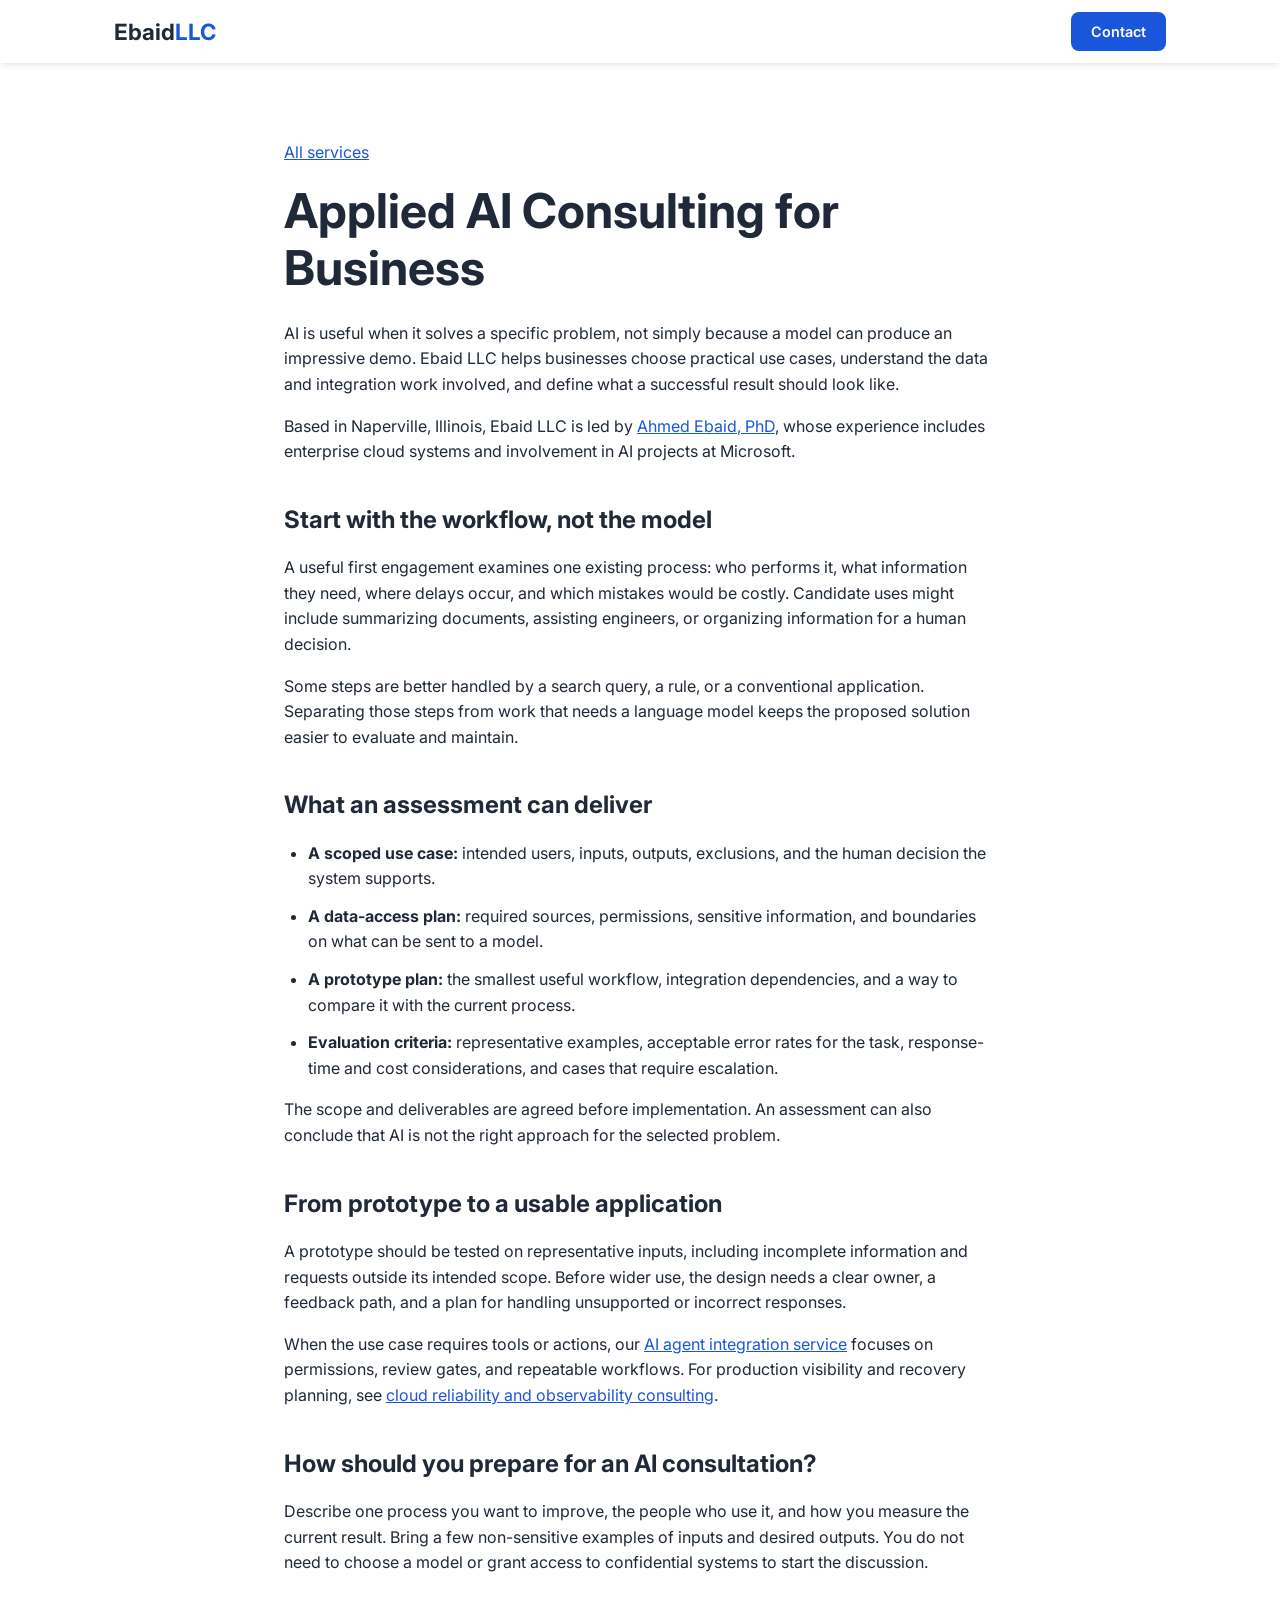
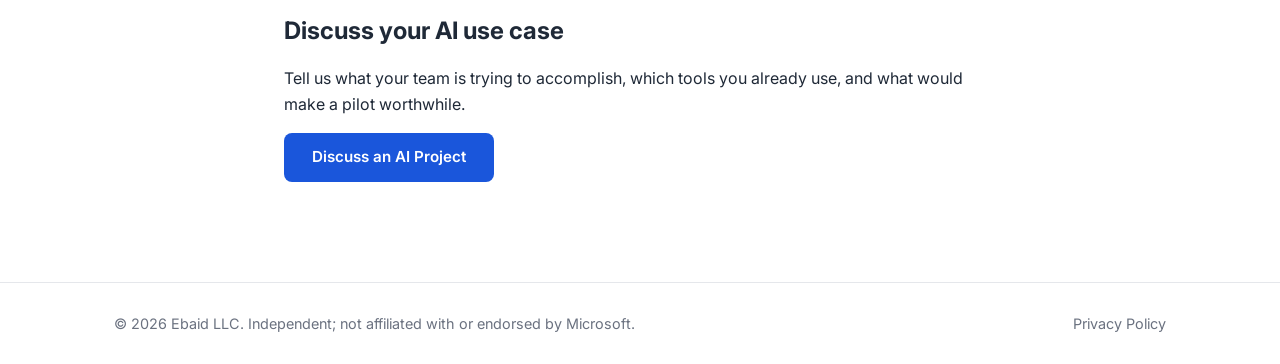
==== ai-consulting.html @ a2cba05d "Add dedicated AI and cloud consulting service pages Co-authored-by: Copilot App <223556219+Copilot@u" ====
<!DOCTYPE html>
<html lang="en">
<head>
    <meta charset="UTF-8">
    <meta name="viewport" content="width=device-width, initial-scale=1.0">
    <title>Applied AI Consulting for Business | Ebaid LLC</title>
    <meta name="description" content="Evaluate business AI use cases, scope a prototype, and define quality and data-access requirements with independent applied AI consulting from Ebaid LLC.">
    <link rel="canonical" href="https://ebaidllc.com/ai-consulting.html">
    <meta property="og:type" content="website">
    <meta property="og:site_name" content="Ebaid LLC">
    <meta property="og:title" content="Applied AI Consulting for Business | Ebaid LLC">
    <meta property="og:description" content="Choose a practical AI use case, plan a focused prototype, and evaluate whether it is ready for real workflows.">
    <meta property="og:url" content="https://ebaidllc.com/ai-consulting.html">
    <meta name="twitter:card" content="summary">
    <link rel="preconnect" href="https://fonts.googleapis.com">
    <link rel="preconnect" href="https://fonts.gstatic.com" crossorigin>
    <link href="https://fonts.googleapis.com/css2?family=Inter:wght@300;400;500;600;700&display=swap" rel="stylesheet">
    <link rel="stylesheet" href="style.css">
    <link rel="icon" type="image/svg+xml" href="favicon.svg">
</head>
<body>
    <nav class="nav scrolled" aria-label="Main navigation">
        <div class="container nav-container">
            <a href="/" class="logo">Ebaid<span>LLC</span></a>
            <a href="/#contact" class="btn btn-primary btn-sm">Contact</a>
        </div>
    </nav>
    <main class="section service-page">
        <div class="container service-content">
            <a href="/#services">All services</a>
            <h1>Applied AI Consulting for Business</h1>
            <p>AI is useful when it solves a specific problem, not simply because a model can produce an impressive demo. Ebaid LLC helps businesses choose practical use cases, understand the data and integration work involved, and define what a successful result should look like.</p>
            <p>Based in Naperville, Illinois, Ebaid LLC is led by <a href="/#about">Ahmed Ebaid, PhD</a>, whose experience includes enterprise cloud systems and involvement in AI projects at Microsoft.</p>

            <h2>Start with the workflow, not the model</h2>
            <p>A useful first engagement examines one existing process: who performs it, what information they need, where delays occur, and which mistakes would be costly. Candidate uses might include summarizing documents, assisting engineers, or organizing information for a human decision.</p>
            <p>Some steps are better handled by a search query, a rule, or a conventional application. Separating those steps from work that needs a language model keeps the proposed solution easier to evaluate and maintain.</p>

            <h2>What an assessment can deliver</h2>
            <ul>
                <li><strong>A scoped use case:</strong> intended users, inputs, outputs, exclusions, and the human decision the system supports.</li>
                <li><strong>A data-access plan:</strong> required sources, permissions, sensitive information, and boundaries on what can be sent to a model.</li>
                <li><strong>A prototype plan:</strong> the smallest useful workflow, integration dependencies, and a way to compare it with the current process.</li>
                <li><strong>Evaluation criteria:</strong> representative examples, acceptable error rates for the task, response-time and cost considerations, and cases that require escalation.</li>
            </ul>
            <p>The scope and deliverables are agreed before implementation. An assessment can also conclude that AI is not the right approach for the selected problem.</p>

            <h2>From prototype to a usable application</h2>
            <p>A prototype should be tested on representative inputs, including incomplete information and requests outside its intended scope. Before wider use, the design needs a clear owner, a feedback path, and a plan for handling unsupported or incorrect responses.</p>
            <p>When the use case requires tools or actions, our <a href="ai-agent-integration.html">AI agent integration service</a> focuses on permissions, review gates, and repeatable workflows. For production visibility and recovery planning, see <a href="cloud-reliability.html">cloud reliability and observability consulting</a>.</p>

            <h2>How should you prepare for an AI consultation?</h2>
            <p>Describe one process you want to improve, the people who use it, and how you measure the current result. Bring a few non-sensitive examples of inputs and desired outputs. You do not need to choose a model or grant access to confidential systems to start the discussion.</p>

            <h2>Discuss your AI use case</h2>
            <p>Tell us what your team is trying to accomplish, which tools you already use, and what would make a pilot worthwhile.</p>
            <a href="mailto:ahmed@ebaidllc.com" class="btn btn-primary">Discuss an AI Project</a>
        </div>
    </main>
    <footer class="footer">
        <div class="container footer-container">
            <p>&copy; 2026 Ebaid LLC. Independent; not affiliated with or endorsed by Microsoft.</p>
            <div class="footer-links"><a href="privacy.html">Privacy Policy</a></div>
        </div>
    </footer>
</body>
</html>
---- style.css ----
/* ===== Reset & Base ===== */
*, *::before, *::after {
    margin: 0;
    padding: 0;
    box-sizing: border-box;
}

:root {
    --primary: #1a56db;
    --primary-dark: #1342a8;
    --text: #1f2937;
    --text-light: #6b7280;
    --bg: #ffffff;
    --bg-alt: #f9fafb;
    --border: #e5e7eb;
    --radius: 12px;
    --shadow: 0 4px 6px -1px rgba(0,0,0,0.07), 0 2px 4px -2px rgba(0,0,0,0.05);
    --shadow-lg: 0 10px 25px -5px rgba(0,0,0,0.1), 0 8px 10px -6px rgba(0,0,0,0.05);
}

html {
    scroll-behavior: smooth;
}

body {
    font-family: 'Inter', -apple-system, BlinkMacSystemFont, sans-serif;
    color: var(--text);
    line-height: 1.6;
    background: var(--bg);
}

.container {
    max-width: 1100px;
    margin: 0 auto;
    padding: 0 24px;
}

/* ===== Navigation ===== */
.nav {
    position: fixed;
    top: 0;
    left: 0;
    right: 0;
    z-index: 1000;
    padding: 16px 0;
    transition: all 0.3s ease;
}

.nav.scrolled {
    background: rgba(255,255,255,0.95);
    backdrop-filter: blur(10px);
    box-shadow: var(--shadow);
    padding: 12px 0;
}

.nav-container {
    display: flex;
    align-items: center;
    justify-content: space-between;
}

.logo {
    font-size: 1.4rem;
    font-weight: 700;
    color: var(--text);
    text-decoration: none;
}

.logo span {
    color: var(--primary);
}

.nav-links {
    display: flex;
    list-style: none;
    gap: 32px;
    align-items: center;
}

.nav-links a {
    text-decoration: none;
    color: var(--text-light);
    font-weight: 500;
    font-size: 0.95rem;
    transition: color 0.2s;
}

.nav-links a:hover {
    color: var(--primary);
}

.mobile-menu-btn {
    display: none;
    flex-direction: column;
    gap: 5px;
    background: none;
    border: none;
    cursor: pointer;
    padding: 4px;
}

.mobile-menu-btn span {
    display: block;
    width: 24px;
    height: 2px;
    background: var(--text);
    transition: all 0.3s;
}

.mobile-menu-btn.active span:nth-child(1) {
    transform: rotate(45deg) translate(5px, 5px);
}
.mobile-menu-btn.active span:nth-child(2) {
    opacity: 0;
}
.mobile-menu-btn.active span:nth-child(3) {
    transform: rotate(-45deg) translate(5px, -5px);
}

/* ===== Buttons ===== */
.btn {
    display: inline-block;
    padding: 12px 28px;
    border-radius: 8px;
    font-weight: 600;
    font-size: 0.95rem;
    text-decoration: none;
    transition: all 0.2s;
    cursor: pointer;
    border: none;
}

.btn-sm {
    padding: 8px 20px;
    font-size: 0.9rem;
}

.btn-primary {
    background: var(--primary);
    color: white;
}

.btn-primary:hover {
    background: var(--primary-dark);
    transform: translateY(-1px);
    box-shadow: var(--shadow-lg);
}

.btn-outline {
    border: 2px solid var(--border);
    color: var(--text);
    background: transparent;
}

.btn-outline:hover {
    border-color: var(--primary);
    color: var(--primary);
}

/* ===== Hero ===== */
.hero {
    padding: 160px 0 100px;
    text-align: center;
    background: linear-gradient(180deg, #f0f4ff 0%, var(--bg) 100%);
}

.hero h1 {
    font-size: clamp(2.2rem, 5vw, 3.5rem);
    font-weight: 700;
    line-height: 1.15;
    margin-bottom: 20px;
    color: var(--text);
}

.hero-sub {
    font-size: 1.2rem;
    color: var(--text-light);
    max-width: 560px;
    margin: 0 auto 36px;
}

.hero-cta {
    display: flex;
    gap: 16px;
    justify-content: center;
    flex-wrap: wrap;
}

/* ===== Sections ===== */
.section {
    padding: 100px 0;
}

.section-alt {
    background: var(--bg-alt);
}

.section-title {
    font-size: 2rem;
    font-weight: 700;
    text-align: center;
    margin-bottom: 12px;
}

.section-sub {
    text-align: center;
    color: var(--text-light);
    font-size: 1.1rem;
    margin-bottom: 56px;
    max-width: 500px;
    margin-left: auto;
    margin-right: auto;
}

/* ===== Services ===== */
.services-grid {
    display: grid;
    grid-template-columns: repeat(auto-fit, minmax(300px, 1fr));
    gap: 28px;
}

.service-card {
    background: var(--bg);
    border: 1px solid var(--border);
    border-radius: var(--radius);
    padding: 36px 28px;
    transition: all 0.2s;
}

.service-card:hover {
    box-shadow: var(--shadow-lg);
    transform: translateY(-2px);
}

.service-icon {
    font-size: 2rem;
    margin-bottom: 16px;
}

.service-card h3 {
    font-size: 1.15rem;
    margin-bottom: 12px;
}

.service-card p {
    color: var(--text-light);
    font-size: 0.95rem;
    line-height: 1.7;
}

.service-link {
    display: inline-block;
    margin-top: 16px;
    color: var(--primary);
    font-weight: 600;
}

/* ===== Service Pages ===== */
.service-page {
    padding-top: 140px;
}

.service-content {
    max-width: 760px;
    margin: 0 auto;
}

.service-content h1 {
    font-size: clamp(2rem, 5vw, 3rem);
    line-height: 1.2;
    margin: 16px 0 24px;
}

.service-content h2 {
    margin: 36px 0 16px;
}

.service-content h3 {
    margin: 24px 0 12px;
}

.service-content p,
.service-content ul,
.service-content ol {
    margin-bottom: 16px;
}

.service-content ul,
.service-content ol {
    padding-left: 24px;
}

.service-content li {
    margin-bottom: 12px;
}

.service-content a:not(.btn) {
    color: var(--primary);
}

/* ===== Apps ===== */
.app-card {
    display: flex;
    align-items: flex-start;
    gap: 24px;
    background: var(--bg);
    border: 1px solid var(--border);
    border-radius: var(--radius);
    padding: 36px;
    max-width: 650px;
    margin: 0 auto;
    box-shadow: var(--shadow);
}

.app-icon {
    font-size: 2.5rem;
    flex-shrink: 0;
}

.app-info h3 {
    font-size: 1.2rem;
    margin-bottom: 8px;
}

.app-info p {
    color: var(--text-light);
    font-size: 0.95rem;
    line-height: 1.7;
    margin-bottom: 12px;
}

.app-badges {
    display: flex;
    flex-wrap: wrap;
    gap: 8px;
}

.app-badge {
    display: inline-block;
    padding: 4px 12px;
    background: #dbeafe;
    color: var(--primary);
    border-radius: 20px;
    font-size: 0.8rem;
    font-weight: 600;
    text-decoration: none;
    transition: background 0.2s;
}

.app-badge:hover {
    background: #bfdbfe;
}

/* ===== About ===== */
.about-content {
    max-width: 750px;
    margin: 0 auto;
}

.about-text h3 {
    font-size: 1.5rem;
    margin-bottom: 4px;
}

.about-role {
    color: var(--primary);
    font-weight: 500;
    margin-bottom: 20px;
    font-size: 1rem;
}

.about-text p {
    color: var(--text-light);
    margin-bottom: 16px;
    line-height: 1.8;
}

.credentials {
    margin-top: 32px;
    display: grid;
    grid-template-columns: 1fr 1fr;
    gap: 28px;
}

.credential strong {
    display: block;
    font-size: 0.9rem;
    text-transform: uppercase;
    letter-spacing: 0.05em;
    color: var(--text);
    margin-bottom: 12px;
}

.credential ul {
    list-style: none;
    padding: 0;
}

.credential li {
    color: var(--text-light);
    font-size: 0.9rem;
    padding: 4px 0;
    padding-left: 16px;
    position: relative;
}

.credential li::before {
    content: "—";
    position: absolute;
    left: 0;
    color: var(--primary);
}

/* ===== Contact ===== */
.contact-info {
    text-align: center;
}

.contact-link {
    font-size: 1.4rem;
    font-weight: 600;
    color: var(--primary);
    text-decoration: none;
}

.contact-link:hover {
    text-decoration: underline;
}

.contact-location {
    margin-top: 12px;
    color: var(--text-light);
}

/* ===== Footer ===== */
.footer {
    padding: 28px 0;
    border-top: 1px solid var(--border);
}

.footer-container {
    display: flex;
    justify-content: space-between;
    align-items: center;
}

.footer p {
    color: var(--text-light);
    font-size: 0.9rem;
}

.footer-links a {
    color: var(--text-light);
    text-decoration: none;
    font-size: 0.9rem;
}

.footer-links a:hover {
    color: var(--primary);
}

/* ===== Privacy Page ===== */
.privacy-content {
    max-width: 760px;
    margin: 0 auto;
}

.privacy-content h1 {
    margin-bottom: 8px;
}

.privacy-date {
    color: var(--text-light);
    font-size: 0.9rem;
    margin-bottom: 40px;
}

.privacy-content h2 {
    margin: 40px 0 16px;
}

.privacy-content h3 {
    margin: 28px 0 12px;
}

.privacy-content p {
    margin-bottom: 16px;
}

.privacy-content ul {
    margin-bottom: 16px;
    padding-left: 22px;
}

.privacy-content li {
    margin-bottom: 8px;
}

.privacy-content a {
    color: var(--primary);
}

/* ===== Responsive ===== */
@media (max-width: 768px) {
    .mobile-menu-btn {
        display: flex;
    }

    .nav-links {
        position: fixed;
        top: 0;
        right: -100%;
        width: 260px;
        height: 100vh;
        background: white;
        flex-direction: column;
        padding: 80px 32px 32px;
        gap: 24px;
        box-shadow: var(--shadow-lg);
        transition: right 0.3s;
    }

    .nav-links.active {
        right: 0;
    }

    .hero {
        padding: 130px 0 80px;
    }

    .credentials {
        grid-template-columns: 1fr;
    }

    .app-card {
        flex-direction: column;
    }

    .footer-container {
        flex-direction: column;
        gap: 12px;
        text-align: center;
    }
}
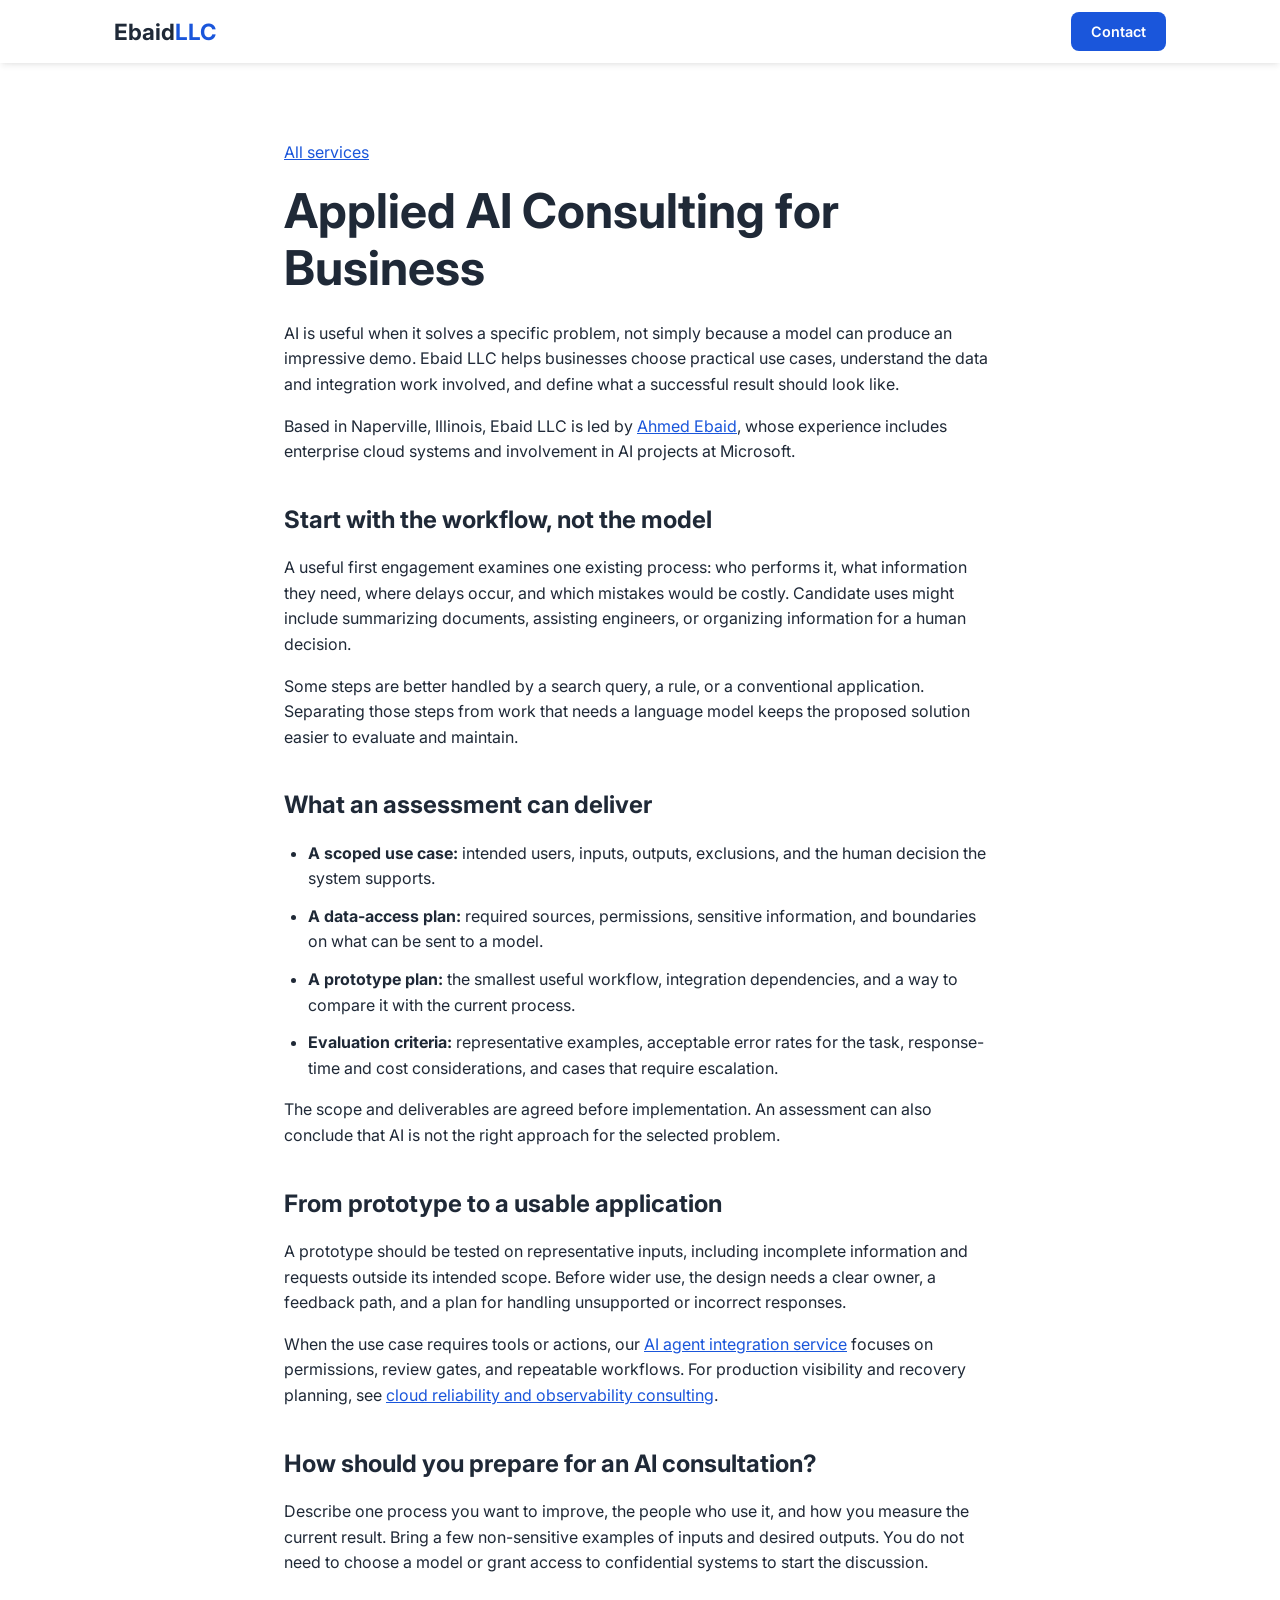
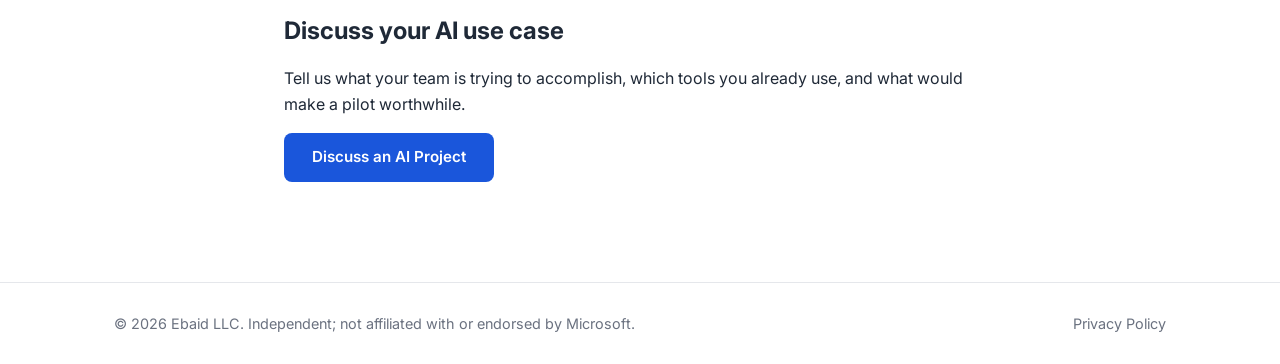
==== commit fff70242: "Use Ahmed Ebaid as founder link text Co-authored-by: Copilot App <223556219+Copilot@users.noreply.gi" ====
--- a/ai-consulting.html
+++ b/ai-consulting.html
@@ -30,7 +30,7 @@
             <a href="/#services">All services</a>
             <h1>Applied AI Consulting for Business</h1>
             <p>AI is useful when it solves a specific problem, not simply because a model can produce an impressive demo. Ebaid LLC helps businesses choose practical use cases, understand the data and integration work involved, and define what a successful result should look like.</p>
-            <p>Based in Naperville, Illinois, Ebaid LLC is led by <a href="/#about">Ahmed Ebaid, PhD</a>, whose experience includes enterprise cloud systems and involvement in AI projects at Microsoft.</p>
+            <p>Based in Naperville, Illinois, Ebaid LLC is led by <a href="/#about">Ahmed Ebaid</a>, whose experience includes enterprise cloud systems and involvement in AI projects at Microsoft.</p>
 
             <h2>Start with the workflow, not the model</h2>
             <p>A useful first engagement examines one existing process: who performs it, what information they need, where delays occur, and which mistakes would be costly. Candidate uses might include summarizing documents, assisting engineers, or organizing information for a human decision.</p>
